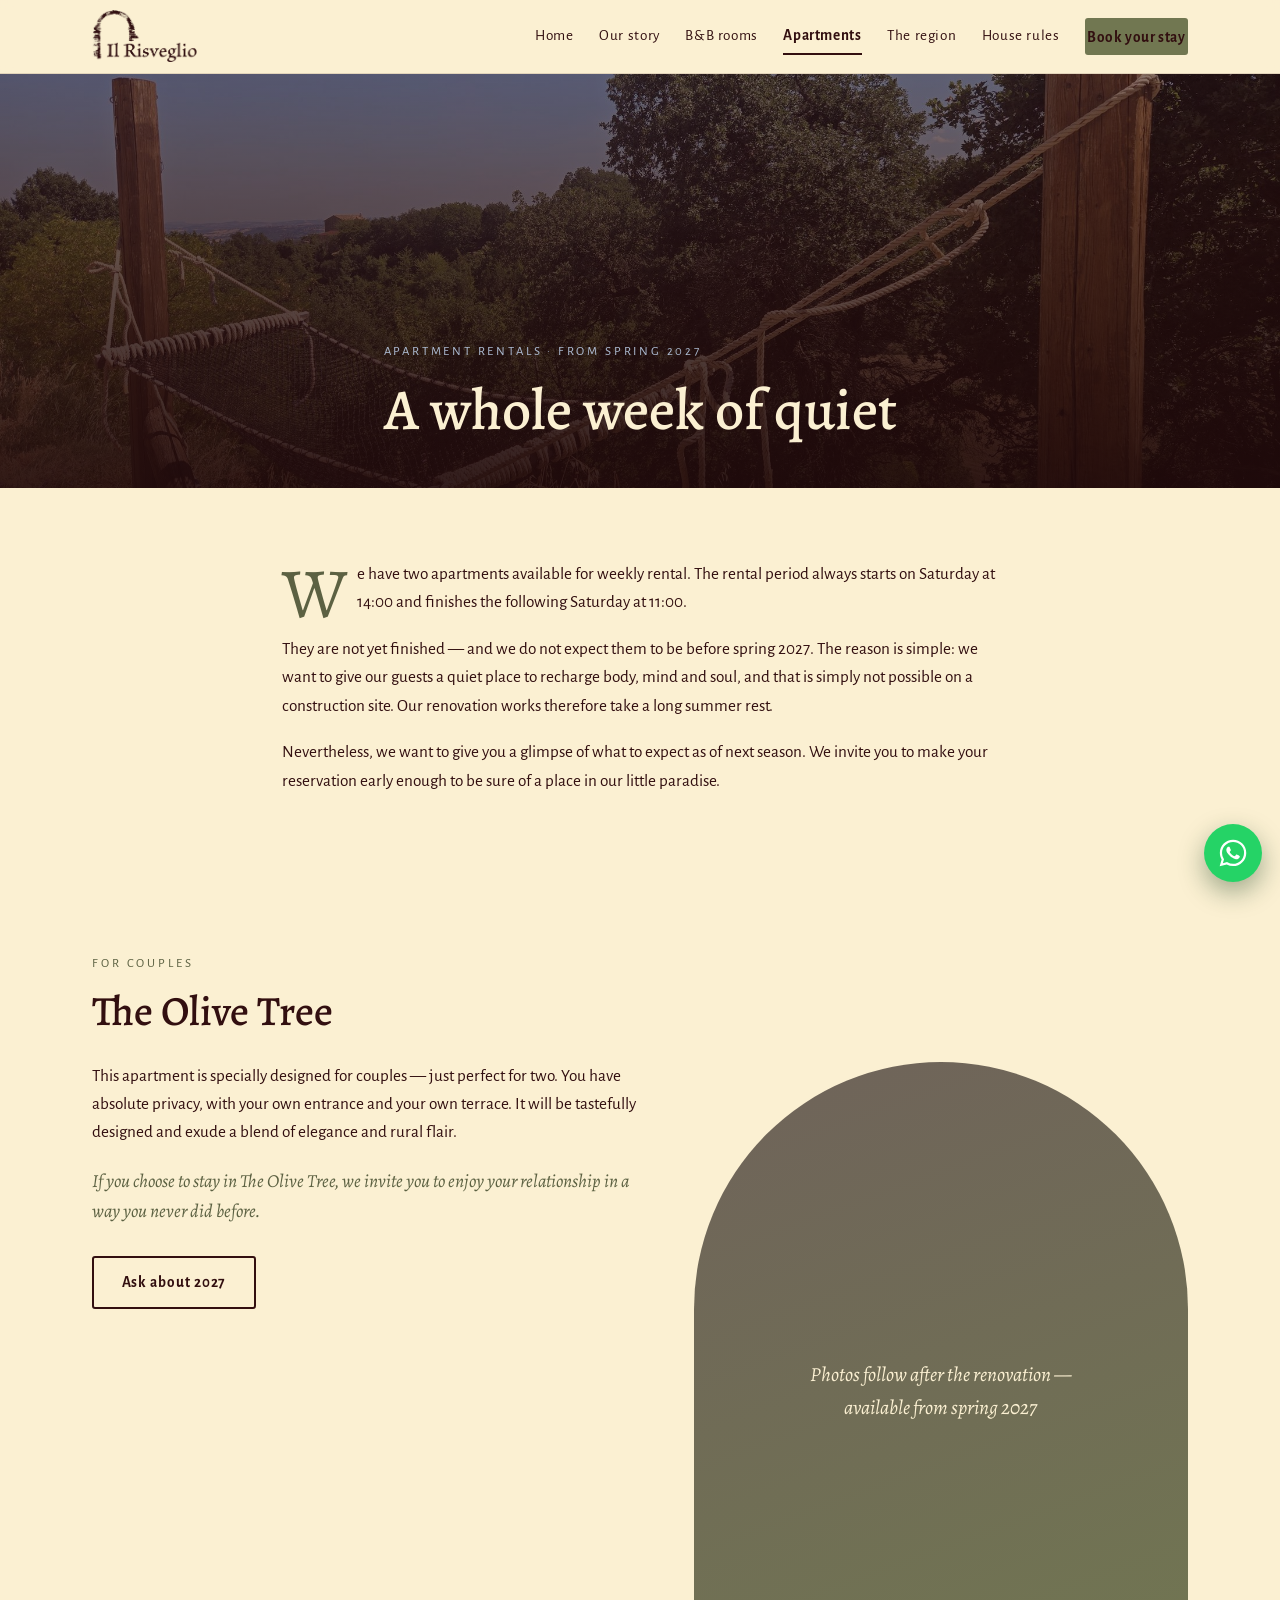
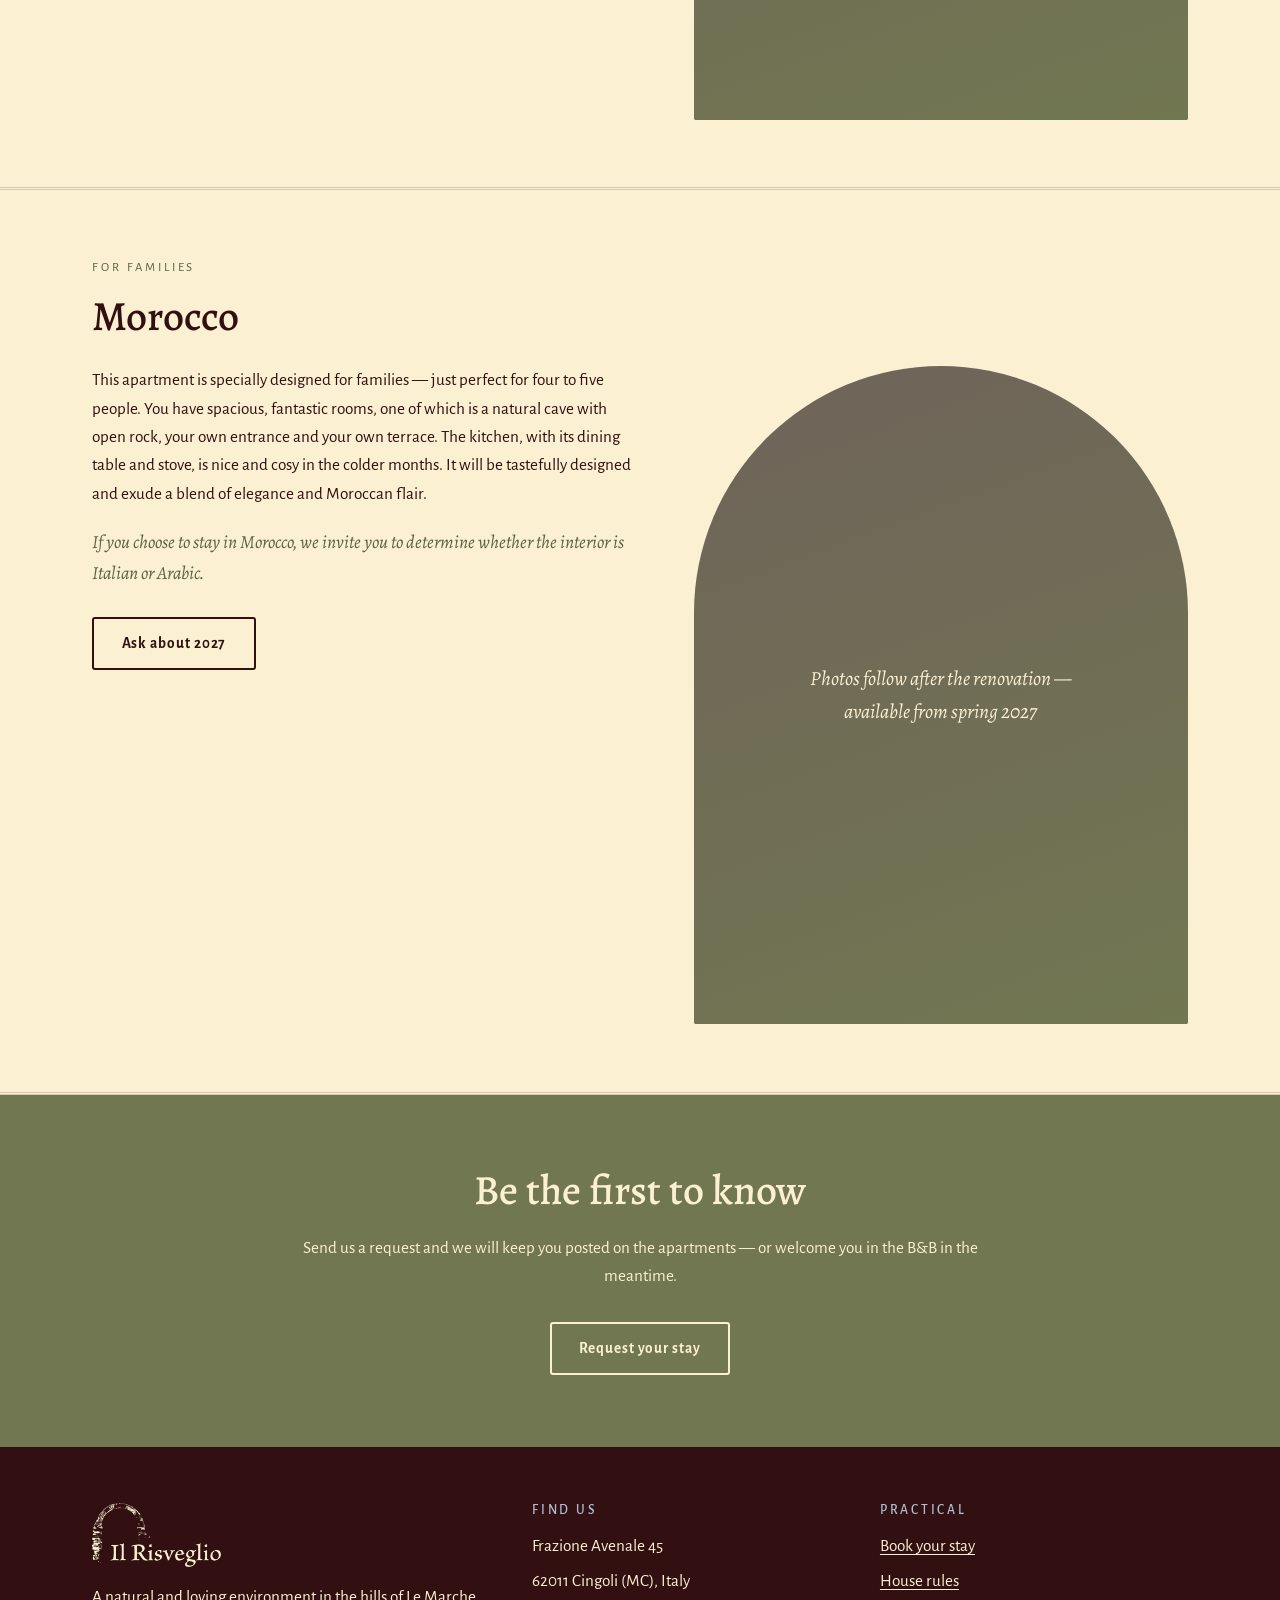
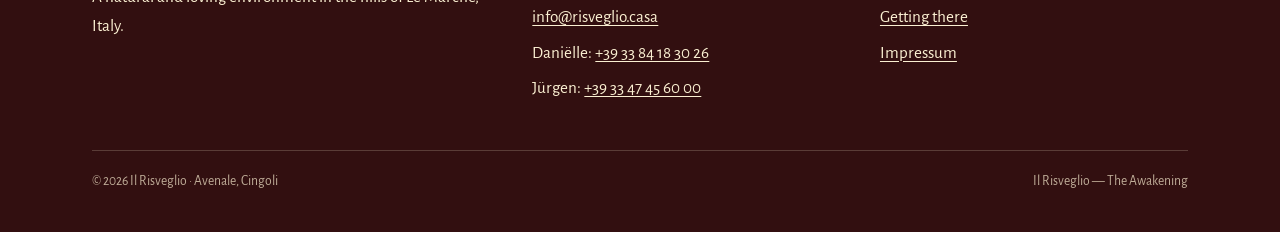
==== apartments.html @ 03dc3dd7 "Initial site export" ====
<!DOCTYPE html>
<html lang="en">
<head>
<meta charset="UTF-8">
<meta name="viewport" content="width=device-width, initial-scale=1.0">
<title>Apartments — Il Risveglio</title>
<meta name="description" content="Two apartments for weekly rental at Il Risveglio in Le Marche: The Olive Tree for couples and Morocco for families. Available from spring 2027.">
<link rel="preconnect" href="https://fonts.googleapis.com">
<link rel="preconnect" href="https://fonts.gstatic.com" crossorigin>
<link href="https://fonts.googleapis.com/css2?family=Alegreya:ital,wght@0,400;0,500;0,700;1,400;1,500&family=Alegreya+Sans:ital,wght@0,400;0,700;1,400&display=swap" rel="stylesheet">
<link rel="stylesheet" href="css/style.css">
<link rel="icon" type="image/png" href="images/logo-dark.png">
</head>
<body>

<header class="site-header">
  <div class="bar">
    <a class="brand" href="index.html" aria-label="Il Risveglio — home">
      <img src="images/logo-dark.png" alt="Il Risveglio">
    </a>
    <button class="nav-toggle" aria-expanded="false" aria-controls="nav">Menu</button>
    <nav class="site-nav" id="nav" aria-label="Main navigation">
      <a href="index.html">Home</a>
      <a href="story.html">Our story</a>
      <a href="rooms.html">B&amp;B rooms</a>
      <a href="apartments.html" aria-current="page">Apartments</a>
      <a href="region.html">The region</a>
      <a href="rules.html">House rules</a>
      <a class="btn btn-solid" href="contact.html">Book your stay</a>
    </nav>
  </div>
</header>

<main>

  <section class="page-hero with-img">
    <div class="bg" style="background-image:url('images/apartments-hero.jpg')"></div>
    <div class="wrap inner">
      <p class="eyebrow">Apartment rentals · from spring 2027</p>
      <h1>A whole week of quiet</h1>
    </div>
  </section>

  <section class="section">
    <div class="wrap narrow prose">
      <p class="dropcap">We have two apartments available for weekly rental. The rental period always starts on Saturday at 14:00 and finishes the following Saturday at 11:00.</p>
      <p>They are not yet finished — and we do not expect them to be before spring 2027. The reason is simple: we want to give our guests a quiet place to recharge body, mind and soul, and that is simply not possible on a construction site. Our renovation works therefore take a long summer rest.</p>
      <p>Nevertheless, we want to give you a glimpse of what to expect as of next season. We invite you to make your reservation early enough to be sure of a place in our little paradise.</p>
    </div>
  </section>

  <!-- ============ THE OLIVE TREE ============ -->
  <section class="room tint" id="olive-tree">
    <div class="wrap">
      <p class="eyebrow">For couples</p>
      <h2>The Olive Tree</h2>
      <div class="two-col" style="margin-top:1.6rem;align-items:start">
        <div class="prose">
          <p>This apartment is specially designed for couples — just perfect for two. You have absolute privacy, with your own entrance and your own terrace. It will be tastefully designed and exude a blend of elegance and rural flair.</p>
          <p class="invite">If you choose to stay in The Olive Tree, we invite you to enjoy your relationship in a way you never did before.</p>
          <a class="btn btn-ink" href="contact.html">Ask about 2027</a>
        </div>
        <div class="soon reveal">
          Photos follow after the renovation —<br>available from spring 2027
        </div>
      </div>
    </div>
  </section>

  <!-- ============ MOROCCO ============ -->
  <section class="room" id="morocco">
    <div class="wrap">
      <p class="eyebrow">For families</p>
      <h2>Morocco</h2>
      <div class="two-col" style="margin-top:1.6rem;align-items:start">
        <div class="prose">
          <p>This apartment is specially designed for families — just perfect for four to five people. You have spacious, fantastic rooms, one of which is a natural cave with open rock, your own entrance and your own terrace. The kitchen, with its dining table and stove, is nice and cosy in the colder months. It will be tastefully designed and exude a blend of elegance and Moroccan flair.</p>
          <p class="invite">If you choose to stay in Morocco, we invite you to determine whether the interior is Italian or Arabic.</p>
          <a class="btn btn-ink" href="contact.html">Ask about 2027</a>
        </div>
        <div class="soon reveal">
          Photos follow after the renovation —<br>available from spring 2027
        </div>
      </div>
    </div>
  </section>

  <section class="section olive" style="text-align:center">
    <div class="wrap narrow reveal">
      <h2>Be the first to know</h2>
      <p style="margin:1.2rem 0 2rem">Send us a request and we will keep you posted on the apartments — or welcome you in the B&amp;B in the meantime.</p>
      <a class="btn btn-ghost" href="contact.html">Request your stay</a>
    </div>
  </section>

</main>

<footer class="site-footer">
  <div class="wrap">
    <div class="cols">
      <div>
        <img src="images/logo-light.png" alt="Il Risveglio">
        <p>A natural and loving environment in the hills of Le Marche, Italy.</p>
      </div>
      <div>
        <h4>Find us</h4>
        <ul>
          <li>Frazione Avenale 45</li>
          <li>62011 Cingoli (MC), Italy</li>
          <li><a href="mailto:info@risveglio.casa">info@risveglio.casa</a></li>
          <li>Daniëlle: <a href="tel:+393384183026">+39 33 84 18 30 26</a></li>
          <li>Jürgen: <a href="tel:+393347456000">+39 33 47 45 60 00</a></li>
        </ul>
      </div>
      <div>
        <h4>Practical</h4>
        <ul>
          <li><a href="contact.html">Book your stay</a></li>
          <li><a href="rules.html">House rules</a></li>
          <li><a href="region.html#getting-there">Getting there</a></li>
          <li><a href="impressum.html">Impressum</a></li>
        </ul>
      </div>
    </div>
    <div class="fine">
      <span>© 2026 Il Risveglio · Avenale, Cingoli</span>
      <span>Il Risveglio — The Awakening</span>
    </div>
  </div>
</footer>

<a class="wa-float" href="https://wa.me/393384183026?text=Hello%20Il%20Risveglio!%20I%20would%20like%20to%20book%20a%20stay%20from%20...%20to%20...%20Is%20this%20period%20available%3F" target="_blank" rel="noopener" aria-label="Chat with us on WhatsApp"><svg viewBox="0 0 24 24" aria-hidden="true"><path d="M12.04 2c-5.46 0-9.9 4.44-9.9 9.9 0 1.75.46 3.45 1.33 4.95L2 22l5.3-1.39a9.87 9.87 0 0 0 4.74 1.21h.01c5.46 0 9.9-4.44 9.9-9.9 0-2.65-1.03-5.14-2.9-7.01A9.83 9.83 0 0 0 12.04 2Zm0 18.15h-.01a8.2 8.2 0 0 1-4.19-1.15l-.3-.18-3.12.82.83-3.04-.2-.31a8.2 8.2 0 0 1-1.26-4.38c0-4.54 3.7-8.24 8.25-8.24 2.2 0 4.27.86 5.82 2.42a8.18 8.18 0 0 1 2.41 5.83c0 4.54-3.7 8.23-8.23 8.23Zm4.52-6.16c-.25-.13-1.47-.72-1.69-.81-.23-.08-.39-.12-.56.13-.16.24-.64.8-.78.97-.14.16-.29.18-.54.06-.25-.13-1.05-.39-2-1.23-.73-.66-1.23-1.47-1.38-1.72-.14-.24-.01-.38.11-.5.11-.11.25-.29.37-.43.12-.14.16-.25.25-.41.08-.17.04-.31-.02-.43-.06-.13-.56-1.34-.76-1.84-.2-.48-.41-.42-.56-.43l-.48-.01c-.16 0-.43.06-.66.31-.22.24-.86.85-.86 2.07 0 1.22.89 2.4 1.01 2.56.12.17 1.75 2.67 4.23 3.74.59.26 1.05.41 1.41.52.6.19 1.14.16 1.57.1.48-.07 1.47-.6 1.67-1.18.21-.58.21-1.07.15-1.18-.06-.1-.23-.16-.48-.29Z"/></svg></a>

<script src="js/main.js"></script>
</body>
</html>
---- css/style.css ----
/* ============================================================
   Il Risveglio — style.css
   Brand: #320f10 ink · #fbf0d2 cream · #717751 olive
          #6f635a taupe · #aebdd4 sky
   Type:  Alegreya (display) · Alegreya Sans (body)
   ============================================================ */

:root{
  --ink:#320f10;
  --cream:#fbf0d2;
  --cream-deep:#f3e4c2;
  --olive:#717751;
  --olive-dark:#5c6142;
  --taupe:#6f635a;
  --sky:#aebdd4;
  --paper:#fdf6e3;
  --display:"Alegreya", Georgia, serif;
  --body:"Alegreya Sans", "Segoe UI", sans-serif;
  --max:1140px;
}

*{box-sizing:border-box;margin:0;padding:0}
html{scroll-behavior:smooth}
@media (prefers-reduced-motion: reduce){
  html{scroll-behavior:auto}
  *,*::before,*::after{animation:none!important;transition:none!important}
}

body{
  font-family:var(--body);
  font-size:1.075rem;
  line-height:1.65;
  color:var(--ink);
  background:var(--cream);
}

img{max-width:100%;display:block}
a{color:var(--olive-dark);text-decoration-thickness:1px;text-underline-offset:3px}
a:hover{color:var(--ink)}
:focus-visible{outline:3px solid var(--sky);outline-offset:2px}

h1,h2,h3,h4{font-family:var(--display);font-weight:500;line-height:1.15;color:var(--ink)}
h1{font-size:clamp(2.2rem,5vw,3.6rem)}
h2{font-size:clamp(1.8rem,3.6vw,2.6rem)}
h3{font-size:clamp(1.35rem,2.4vw,1.7rem)}

.eyebrow{
  font-family:var(--body);
  font-size:.8rem;
  letter-spacing:.22em;
  text-transform:uppercase;
  color:var(--olive-dark);
  margin-bottom:.9rem;
}

.wrap{max-width:var(--max);margin:0 auto;padding:0 1.4rem}
.narrow{max-width:760px;margin:0 auto}

/* --- double rule motif (old Italian print) --- */
.rule{
  border:0;height:7px;margin:2.2rem auto;width:120px;
  border-top:1px solid var(--taupe);
  border-bottom:3px double var(--taupe);
  opacity:.55;
}

/* ============================ header ============================ */
.site-header{
  position:sticky;top:0;z-index:50;
  background:rgba(251,240,210,.94);
  backdrop-filter:blur(6px);
  border-bottom:1px solid rgba(50,15,16,.12);
}
.site-header .bar{
  max-width:var(--max);margin:0 auto;padding:.65rem 1.4rem;
  display:flex;align-items:center;justify-content:space-between;gap:1rem;
}
.brand img{height:52px;width:auto}
.site-nav{display:flex;gap:1.6rem;align-items:center;flex-wrap:wrap}
.site-nav a{
  font-family:var(--body);font-size:.95rem;letter-spacing:.04em;
  text-decoration:none;color:var(--ink);padding:.3rem 0;
  border-bottom:2px solid transparent;
}
.site-nav a:hover{border-bottom-color:var(--olive)}
.site-nav a[aria-current="page"]{border-bottom-color:var(--ink);font-weight:700}
.site-nav .btn{border-bottom:0}
.nav-toggle{
  display:none;background:none;border:1px solid var(--ink);
  font:inherit;color:var(--ink);padding:.35rem .8rem;border-radius:4px;cursor:pointer;
}

/* ============================ buttons ============================ */
.btn{
  display:inline-block;
  font-family:var(--body);font-size:.95rem;font-weight:700;letter-spacing:.06em;
  padding:.75rem 1.7rem;border-radius:3px;
  text-decoration:none;cursor:pointer;border:2px solid transparent;
  transition:background .2s,color .2s,border-color .2s;
}
.btn-solid{background:var(--olive);color:var(--cream)}
.btn-solid:hover{background:var(--olive-dark);color:var(--cream)}
.btn-ghost{border-color:var(--cream);color:var(--cream)}
.btn-ghost:hover{background:var(--cream);color:var(--ink)}
.btn-ink{border-color:var(--ink);color:var(--ink)}
.btn-ink:hover{background:var(--ink);color:var(--cream)}

/* ============================ hero ============================ */
.hero{
  position:relative;min-height:88vh;
  display:flex;align-items:flex-end;
  color:var(--cream);
  background:var(--ink);
}
.hero .bg{
  position:absolute;inset:0;
  background-size:cover;background-position:center;
  filter:saturate(.96);
}
.hero::after{
  content:"";position:absolute;inset:0;
  background:linear-gradient(to top, rgba(30,9,10,.82) 0%, rgba(30,9,10,.25) 45%, rgba(30,9,10,.15) 100%);
}
.hero .inner{
  position:relative;z-index:2;
  max-width:var(--max);margin:0 auto;width:100%;
  padding:4.5rem 1.4rem 5rem;
}
.hero .logo-large{width:min(420px,70vw);margin-bottom:1.6rem}
.hero p.lead{
  font-family:var(--display);font-size:clamp(1.15rem,2.4vw,1.55rem);
  max-width:34ch;margin-bottom:2rem;color:var(--cream);
}
.hero .actions{display:flex;gap:1rem;flex-wrap:wrap}

/* page hero (subpages) */
.page-hero{
  position:relative;background:var(--ink);color:var(--cream);
  padding:4.5rem 0 3.5rem;overflow:hidden;
}
.page-hero.with-img{min-height:46vh;display:flex;align-items:flex-end;padding-bottom:2.8rem}
.page-hero .bg{position:absolute;inset:0;background-size:cover;background-position:center;opacity:.55}
.page-hero::after{content:"";position:absolute;inset:0;background:linear-gradient(to top,rgba(30,9,10,.85),rgba(30,9,10,.2))}
.page-hero .inner{position:relative;z-index:2}
.page-hero h1{color:var(--cream)}
.page-hero .eyebrow{color:var(--sky)}

/* ============================ sections ============================ */
.section{padding:4.5rem 0}
.section.tint{background:var(--cream-deep)}
.section.dark{background:var(--ink);color:var(--cream)}
.section.dark h2,.section.dark h3{color:var(--cream)}
.section.dark .eyebrow{color:var(--sky)}
.section.olive{background:var(--olive);color:var(--cream)}
.section.olive h2{color:var(--cream)}

.two-col{
  display:grid;grid-template-columns:1.05fr .95fr;
  gap:3.5rem;align-items:center;
}
.two-col.rev{grid-template-columns:.95fr 1.05fr}

/* --- the arch: signature image frame --- */
.arch{
  border-radius:999px 999px 6px 6px;
  overflow:hidden;
  box-shadow:0 18px 40px -18px rgba(50,15,16,.45);
}
.arch img{width:100%;height:100%;object-fit:cover;aspect-ratio:3/4}
.arch.landscape img{aspect-ratio:4/3}

/* drop cap for story prose */
.prose p{margin-bottom:1.15rem}
.prose .dropcap::first-letter{
  font-family:var(--display);
  float:left;font-size:4.4rem;line-height:.82;
  padding:.35rem .55rem 0 0;color:var(--olive-dark);
}
.prose em{font-family:var(--display)}

blockquote.pull{
  font-family:var(--display);
  font-size:clamp(1.3rem,2.6vw,1.7rem);
  line-height:1.4;color:var(--olive-dark);
  border-left:3px double var(--olive);
  padding-left:1.4rem;margin:2.2rem 0;
}

/* ============================ room cards ============================ */
.cards{display:grid;grid-template-columns:repeat(3,1fr);gap:2.2rem;margin-top:2.6rem}
.card{
  background:var(--paper);
  border:1px solid rgba(50,15,16,.12);
  border-radius:999px 999px 8px 8px;
  overflow:hidden;
  display:flex;flex-direction:column;
  transition:transform .25s ease,box-shadow .25s ease;
}
.card:hover{transform:translateY(-5px);box-shadow:0 22px 45px -20px rgba(50,15,16,.4)}
.card img{aspect-ratio:3/3.4;object-fit:cover;width:100%}
.card .body{padding:1.4rem 1.5rem 1.7rem;text-align:center}
.card .body h3{margin-bottom:.5rem}
.card .body p{font-size:.98rem;color:var(--taupe);margin-bottom:1rem}
.card .body a{font-weight:700}

/* ============================ room detail ============================ */
.room{padding:4.2rem 0;border-bottom:3px double rgba(50,15,16,.18)}
.room:last-of-type{border-bottom:0}
.room .head{display:flex;align-items:baseline;gap:1.2rem;flex-wrap:wrap;margin-bottom:1.2rem}
.room .invite{
  font-family:var(--display);font-style:italic;
  color:var(--olive-dark);font-size:1.15rem;
  margin:1.2rem 0 1.8rem;
}
.gallery{display:grid;grid-template-columns:repeat(3,1fr);gap:.9rem}
.gallery a{display:block;border-radius:5px;overflow:hidden}
.gallery a:first-child{grid-column:span 2;grid-row:span 2}
.gallery img{width:100%;height:100%;object-fit:cover;aspect-ratio:4/3;transition:transform .3s}
.gallery a:hover img{transform:scale(1.04)}
.gallery a:first-child img{aspect-ratio:auto;height:100%}

/* ============================ lightbox ============================ */
.lightbox{
  position:fixed;inset:0;z-index:100;
  background:rgba(30,9,10,.93);
  display:none;align-items:center;justify-content:center;
  padding:2.5rem;
}
.lightbox.open{display:flex}
.lightbox img{max-width:92vw;max-height:86vh;border-radius:4px}
.lightbox button{
  position:absolute;background:none;border:0;color:var(--cream);
  font-size:2.4rem;cursor:pointer;padding:1rem;line-height:1;
}
.lightbox .close{top:.6rem;right:1rem}
.lightbox .prev{left:.6rem;top:50%;transform:translateY(-50%)}
.lightbox .next{right:.6rem;top:50%;transform:translateY(-50%)}

/* ============================ rules ============================ */
.rule-item{margin-bottom:2.4rem}
.rule-item h3{margin-bottom:.6rem}
.rule-item h3::before{content:"— ";color:var(--olive)}

/* ============================ room facilities ============================ */
.price{
  font-family:var(--display);font-size:1.5rem;color:var(--olive-dark);
  margin:.2rem 0 .8rem;
}
.price span{font-size:.95rem;font-family:var(--body);color:var(--taupe)}
.card .price{font-size:1.15rem;margin:.1rem 0 .7rem}

.facilities{margin-top:2.4rem}
.facilities h4{
  font-family:var(--body);font-size:.8rem;letter-spacing:.22em;
  text-transform:uppercase;color:var(--olive-dark);margin-bottom:1rem;
}
.fac-grid{
  list-style:none;
  display:grid;grid-template-columns:repeat(3,1fr);gap:.2rem 2rem;
}
.fac-grid li{
  display:flex;align-items:center;gap:.65rem;
  font-size:.95rem;padding:.5rem .1rem;
  border-bottom:1px dashed rgba(50,15,16,.14);
}
.fac-grid svg{width:21px;height:21px;flex:none;stroke:var(--olive-dark);fill:none;stroke-width:1.7;stroke-linecap:round;stroke-linejoin:round}
.fac-grid .state{margin-left:auto;font-weight:700;flex:none}
.fac-grid li.yes .state{color:#3e7a3e}
.fac-grid li.no{opacity:.5}
.fac-grid li.no .state{color:#a04545}
.fac-grid li.req .state{color:#a97b2f;font-size:.78rem;letter-spacing:.05em;text-transform:uppercase}

/* ============================ contact options ============================ */
.contact-grid{
  display:grid;grid-template-columns:repeat(3,1fr);gap:2rem;margin-top:2.6rem;
}
.contact-card{
  background:var(--paper);
  border:1px solid rgba(50,15,16,.12);
  border-radius:999px 999px 8px 8px;
  padding:2.6rem 1.6rem 2.2rem;
  text-align:center;
  display:flex;flex-direction:column;align-items:center;gap:.9rem;
  box-shadow:0 18px 40px -22px rgba(50,15,16,.35);
}
.contact-card .icon{
  width:64px;height:64px;border-radius:50%;
  background:var(--olive);color:var(--cream);
  display:flex;align-items:center;justify-content:center;
}
.contact-card .icon svg{width:30px;height:30px;fill:currentColor}
.contact-card h3{font-size:1.4rem}
.contact-card p{color:var(--taupe);font-size:.98rem}
.contact-card .btn{margin-top:auto}
.contact-card ul{list-style:none;margin-top:.2rem}
.contact-card li{margin-bottom:.4rem}

/* ============================ WhatsApp float ============================ */
.wa-float{
  position:fixed;right:1.1rem;bottom:1.1rem;z-index:60;
  width:58px;height:58px;border-radius:50%;
  background:#25D366;
  display:flex;align-items:center;justify-content:center;
  box-shadow:0 10px 26px rgba(20,60,30,.4);
  transition:transform .2s ease;
}
.wa-float:hover{transform:scale(1.08)}
.wa-float svg{width:32px;height:32px;fill:#fff}
@supports (padding:max(0px)){
  .wa-float{
    bottom:max(1.1rem, env(safe-area-inset-bottom));
    right:max(1.1rem, env(safe-area-inset-right));
  }
}

/* ============================ region / map ============================ */
.map-frame{
  border:0;width:100%;height:420px;border-radius:8px;
  box-shadow:0 18px 40px -20px rgba(50,15,16,.4);
}

/* full-bleed photo band */
.band{
  position:relative;min-height:52vh;
  background-size:cover;background-position:center;
  display:flex;align-items:center;justify-content:center;
  color:var(--cream);text-align:center;
}
.band::after{content:"";position:absolute;inset:0;background:rgba(30,9,10,.42)}
.band .inner{position:relative;z-index:2;padding:3rem 1.4rem;max-width:800px}
.band .inner p{font-family:var(--display);font-size:clamp(1.3rem,3vw,2rem);line-height:1.4}

/* coming soon block (apartments) */
.soon{
  border-radius:999px 999px 6px 6px;
  background:linear-gradient(160deg,var(--taupe),var(--olive));
  color:var(--cream);
  aspect-ratio:3/4;
  display:flex;align-items:center;justify-content:center;
  text-align:center;padding:2rem;
  font-family:var(--display);font-size:1.25rem;font-style:italic;
}

/* ============================ footer ============================ */
.site-footer{background:var(--ink);color:var(--cream);padding:3.5rem 0 2.5rem}
.site-footer .cols{
  display:grid;grid-template-columns:1.3fr 1fr 1fr;gap:2.5rem;align-items:start;
}
.site-footer img{height:64px;width:auto;margin-bottom:1rem}
.site-footer h4{color:var(--sky);font-family:var(--body);font-size:.85rem;
  letter-spacing:.2em;text-transform:uppercase;margin-bottom:.8rem}
.site-footer a{color:var(--cream)}
.site-footer ul{list-style:none}
.site-footer li{margin-bottom:.45rem}
.site-footer .fine{
  margin-top:2.5rem;padding-top:1.2rem;
  border-top:1px solid rgba(251,240,210,.2);
  font-size:.85rem;color:rgba(251,240,210,.7);
  display:flex;justify-content:space-between;gap:1rem;flex-wrap:wrap;
}

/* reveal on scroll */
.reveal{opacity:0;transform:translateY(24px);transition:opacity .7s ease,transform .7s ease}
.reveal.in{opacity:1;transform:none}

/* ============================ responsive ============================ */
@media (max-width:900px){
  body{font-size:1.02rem}
  .section{padding:3rem 0}
  .room{padding:3rem 0}
  .two-col,.two-col.rev{grid-template-columns:1fr;gap:2rem}
  .cards{grid-template-columns:1fr;max-width:420px;margin-left:auto;margin-right:auto;gap:1.8rem}
  .contact-grid{grid-template-columns:1fr;max-width:420px;margin-left:auto;margin-right:auto}
  .site-footer .cols{grid-template-columns:1fr;gap:2rem}
  .gallery{grid-template-columns:1fr 1fr}
  .gallery a:first-child{grid-column:span 2;grid-row:auto}
  .fac-grid{grid-template-columns:1fr}
  .map-frame{height:320px}
  .band{min-height:42vh}

  .hero{min-height:82vh;min-height:82svh}
  .hero .inner{padding:3rem 1.2rem 4rem}
  .hero .logo-large{width:min(320px,78vw)}
  .page-hero{padding:3.2rem 0 2.4rem}
  .page-hero.with-img{min-height:38vh;min-height:38svh}

  .nav-toggle{display:block}
  .site-nav{
    display:none;position:absolute;top:100%;left:0;right:0;
    background:var(--cream);border-bottom:1px solid rgba(50,15,16,.15);
    flex-direction:column;padding:1.2rem 1.4rem;gap:.2rem;align-items:stretch;
  }
  .site-nav.open{display:flex}
  .site-nav a{font-size:1.08rem;padding:.7rem .2rem;border-bottom:1px solid rgba(50,15,16,.08)}
  .site-nav a[aria-current="page"]{border-bottom:1px solid rgba(50,15,16,.08);color:var(--olive-dark)}
  .site-nav .btn{margin-top:.8rem;text-align:center;border-bottom:0}

  .btn{padding:.85rem 1.6rem}
  .wa-float{width:54px;height:54px}
  .wa-float svg{width:29px;height:29px}
}
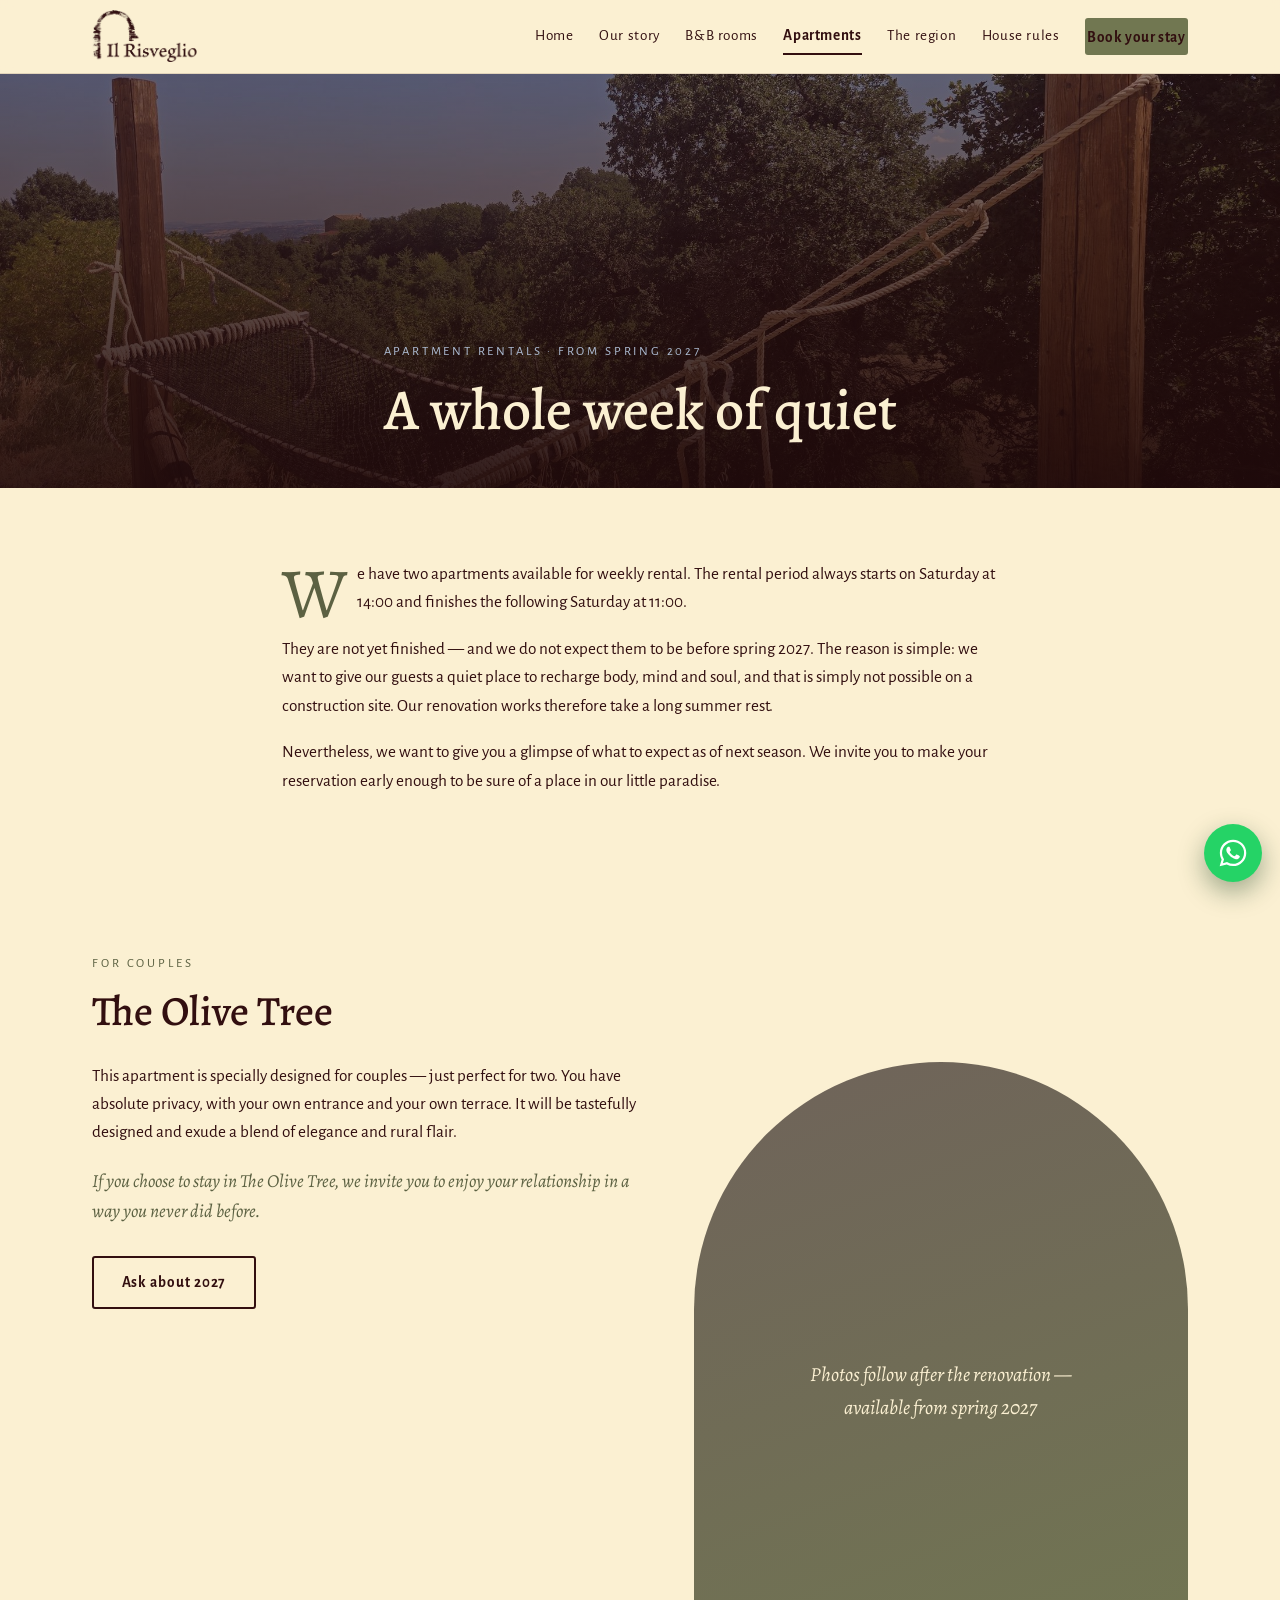
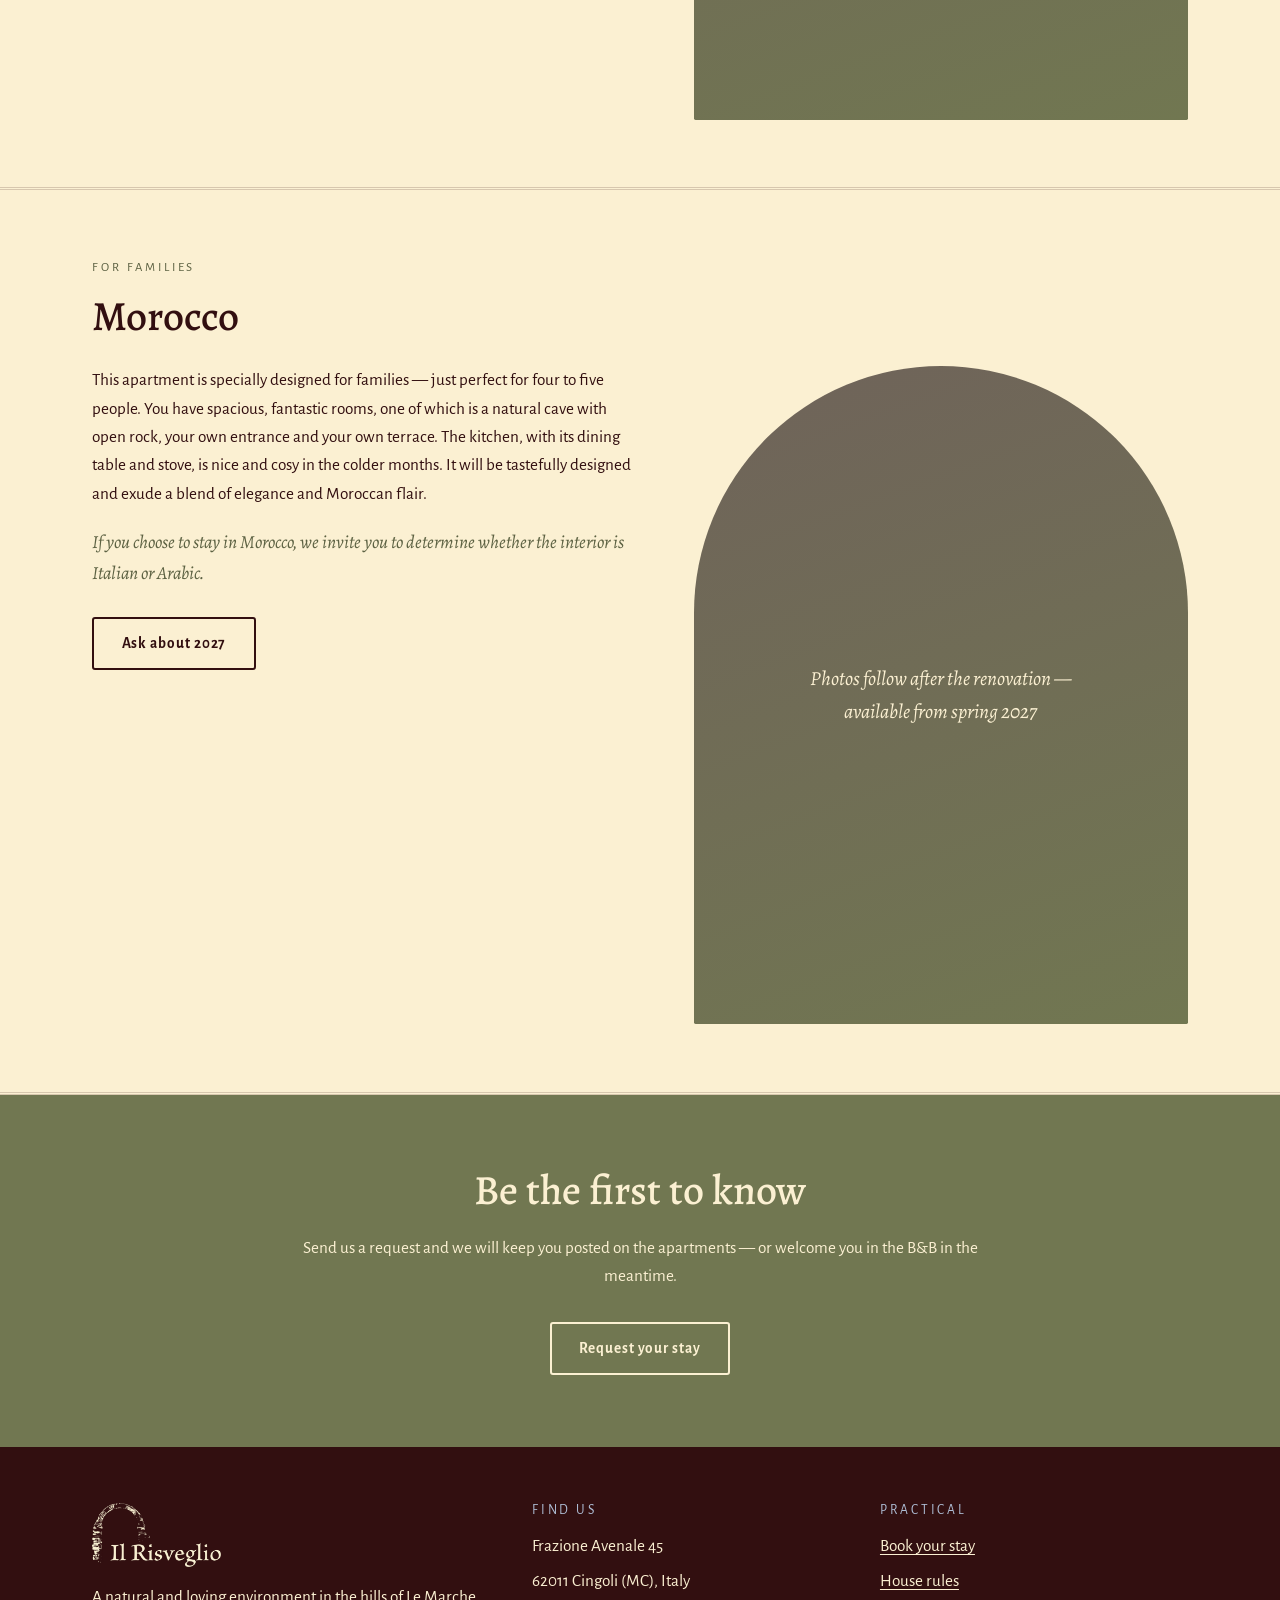
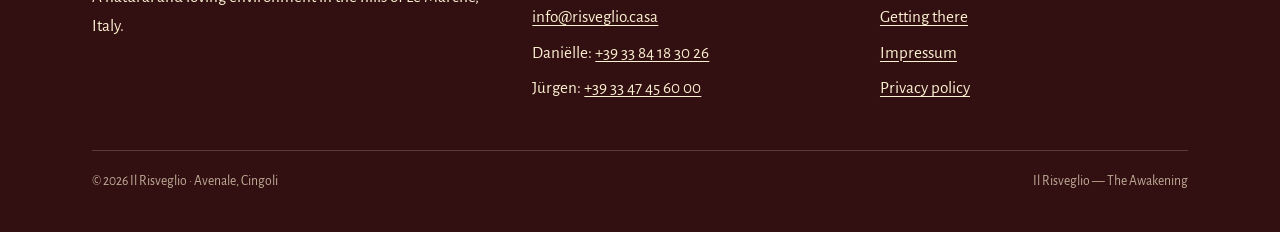
==== commit 9ea07438: "Self-host fonts, add privacy policy, fix unescaped ampersands Google Fonts was loaded directly from " ====
--- a/apartments.html
+++ b/apartments.html
@@ -5,9 +5,6 @@
 <meta name="viewport" content="width=device-width, initial-scale=1.0">
 <title>Apartments — Il Risveglio</title>
 <meta name="description" content="Two apartments for weekly rental at Il Risveglio in Le Marche: The Olive Tree for couples and Morocco for families. Available from spring 2027.">
-<link rel="preconnect" href="https://fonts.googleapis.com">
-<link rel="preconnect" href="https://fonts.gstatic.com" crossorigin>
-<link href="https://fonts.googleapis.com/css2?family=Alegreya:ital,wght@0,400;0,500;0,700;1,400;1,500&family=Alegreya+Sans:ital,wght@0,400;0,700;1,400&display=swap" rel="stylesheet">
 <link rel="stylesheet" href="css/style.css">
 <link rel="icon" type="image/png" href="images/logo-dark.png">
 </head>
@@ -119,6 +116,7 @@
           <li><a href="rules.html">House rules</a></li>
           <li><a href="region.html#getting-there">Getting there</a></li>
           <li><a href="impressum.html">Impressum</a></li>
+          <li><a href="privacy.html">Privacy policy</a></li>
         </ul>
       </div>
     </div>
--- a/css/style.css
+++ b/css/style.css
@@ -17,6 +17,28 @@
   --display:"Alegreya", Georgia, serif;
   --body:"Alegreya Sans", "Segoe UI", sans-serif;
   --max:1140px;
+}
+
+/* self-hosted fonts (previously loaded from Google Fonts) */
+@font-face{
+  font-family:"Alegreya";font-style:normal;font-weight:400 700;font-display:swap;
+  src:url("../fonts/alegreya-regular.woff2") format("woff2");
+}
+@font-face{
+  font-family:"Alegreya";font-style:italic;font-weight:400 500;font-display:swap;
+  src:url("../fonts/alegreya-italic.woff2") format("woff2");
+}
+@font-face{
+  font-family:"Alegreya Sans";font-style:normal;font-weight:400;font-display:swap;
+  src:url("../fonts/alegreya-sans-regular.woff2") format("woff2");
+}
+@font-face{
+  font-family:"Alegreya Sans";font-style:normal;font-weight:700;font-display:swap;
+  src:url("../fonts/alegreya-sans-bold.woff2") format("woff2");
+}
+@font-face{
+  font-family:"Alegreya Sans";font-style:italic;font-weight:400;font-display:swap;
+  src:url("../fonts/alegreya-sans-italic.woff2") format("woff2");
 }
 
 *{box-sizing:border-box;margin:0;padding:0}
